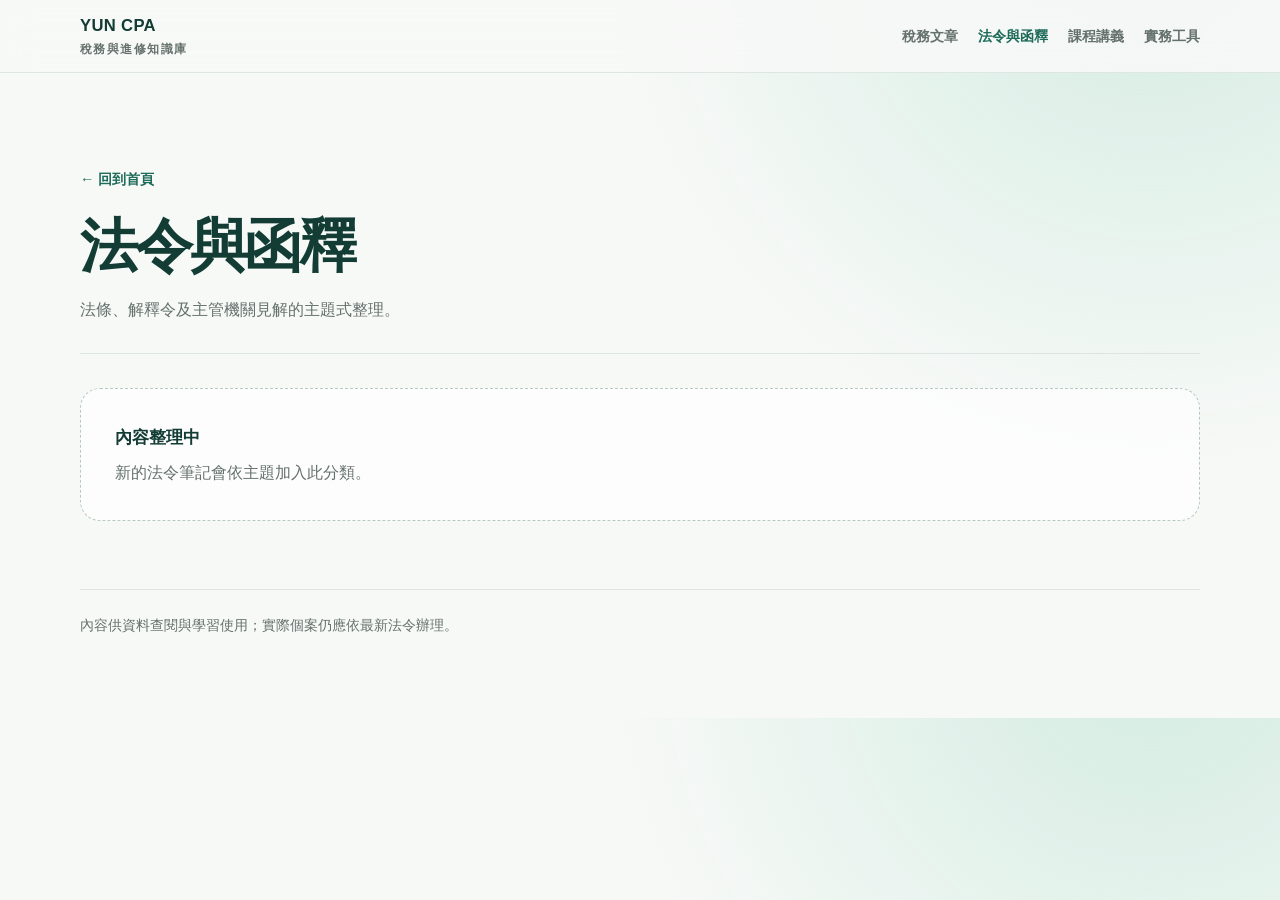
==== categories/laws.html @ 0134b174 "Build homepage and content categories" ====
<!doctype html>
<html lang="zh-Hant">
<head>
  <meta charset="utf-8">
  <meta name="viewport" content="width=device-width, initial-scale=1, viewport-fit=cover">
  <meta name="theme-color" content="#123c34">
  <meta name="description" content="YUN CPA 法令與函釋整理。">
  <title>法令與函釋｜YUN CPA 知識庫</title>
  <link rel="stylesheet" href="../assets/site.css">
</head>
<body>
  <header class="site-header">
    <div class="nav-wrap">
      <a class="brand" href="../index.html">YUN CPA<small>稅務與進修知識庫</small></a>
      <nav class="main-nav" aria-label="主要導覽">
        <a href="articles.html">稅務文章</a><a href="laws.html" aria-current="page">法令與函釋</a><a href="courses.html">課程講義</a><a href="tools.html">實務工具</a>
      </nav>
    </div>
  </header>
  <main class="page-wrap">
    <section class="category-heading"><a class="breadcrumb" href="../index.html">← 回到首頁</a><h1>法令與函釋</h1><p>法條、解釋令及主管機關見解的主題式整理。</p></section>
    <div class="empty-state"><strong>內容整理中</strong><p>新的法令筆記會依主題加入此分類。</p></div>
    <footer class="site-footer">內容供資料查閱與學習使用；實際個案仍應依最新法令辦理。</footer>
  </main>
</body>
</html>
---- assets/site.css ----
:root {
  --ink: #172421;
  --muted: #65716d;
  --paper: #f7f9f7;
  --surface: #ffffff;
  --deep: #123c34;
  --green: #1f6b59;
  --green-soft: #e7f1ed;
  --gold: #b27b2e;
  --gold-soft: #f8efdf;
  --line: #dce5e1;
  --shadow: 0 18px 54px rgba(18, 60, 52, 0.1);
}

* { box-sizing: border-box; }

html {
  scroll-behavior: smooth;
  -webkit-text-size-adjust: 100%;
}

body {
  margin: 0;
  color: var(--ink);
  background:
    radial-gradient(circle at 90% -10%, rgba(186, 226, 211, 0.58), transparent 34rem),
    var(--paper);
  font-family: -apple-system, BlinkMacSystemFont, "Segoe UI", "Noto Sans TC", sans-serif;
  font-size: 16px;
  line-height: 1.7;
}

a { color: inherit; }

.site-header {
  border-bottom: 1px solid rgba(220, 229, 225, 0.9);
  background: rgba(247, 249, 247, 0.88);
  backdrop-filter: blur(16px);
  -webkit-backdrop-filter: blur(16px);
}

.nav-wrap,
.page-wrap {
  width: min(1120px, calc(100% - 40px));
  margin: 0 auto;
}

.nav-wrap {
  min-height: 72px;
  display: flex;
  align-items: center;
  justify-content: space-between;
  gap: 24px;
}

.brand {
  color: var(--deep);
  font-size: 1.04rem;
  font-weight: 850;
  letter-spacing: 0.02em;
  text-decoration: none;
}

.brand small {
  display: block;
  color: var(--muted);
  font-size: 0.72rem;
  font-weight: 650;
  letter-spacing: 0.13em;
}

.main-nav {
  display: flex;
  flex-wrap: wrap;
  justify-content: flex-end;
  gap: 8px 20px;
}

.main-nav a {
  color: var(--muted);
  font-size: 0.9rem;
  font-weight: 700;
  text-decoration: none;
}

.main-nav a:hover,
.main-nav a[aria-current="page"] { color: var(--green); }

.page-wrap { padding: 52px 0 80px; }

.intro {
  display: grid;
  grid-template-columns: minmax(0, 1.3fr) minmax(260px, 0.7fr);
  gap: clamp(28px, 6vw, 76px);
  align-items: end;
  padding: clamp(30px, 5vw, 58px);
  border-radius: 28px;
  color: white;
  background: var(--deep);
  box-shadow: var(--shadow);
}

.kicker {
  display: block;
  margin-bottom: 14px;
  color: #bde4d6;
  font-size: 0.78rem;
  font-weight: 800;
  letter-spacing: 0.16em;
}

.intro h1,
.category-heading h1 {
  margin: 0;
  font-size: clamp(2.15rem, 5.7vw, 4.45rem);
  line-height: 1.12;
  letter-spacing: -0.055em;
}

.intro p {
  margin: 18px 0 0;
  color: #d8e9e3;
  font-size: clamp(1rem, 1.8vw, 1.16rem);
}

.intro-note {
  padding: 22px;
  border: 1px solid rgba(255,255,255,.16);
  border-radius: 18px;
  background: rgba(255,255,255,.07);
}

.intro-note strong { display: block; margin-bottom: 6px; }
.intro-note p { margin: 0; color: #bdd3cb; font-size: 0.92rem; }

.section { margin-top: 58px; }

.section-head {
  display: flex;
  align-items: end;
  justify-content: space-between;
  gap: 20px;
  margin-bottom: 20px;
}

.section-head h2 {
  margin: 0;
  color: var(--deep);
  font-size: clamp(1.4rem, 3vw, 2rem);
  letter-spacing: -0.025em;
}

.section-head p { margin: 0; color: var(--muted); }

.article-card {
  display: grid;
  grid-template-columns: minmax(0, 1fr) auto;
  gap: 28px;
  align-items: center;
  padding: clamp(24px, 4vw, 36px);
  border: 1px solid var(--line);
  border-radius: 22px;
  background: var(--surface);
  box-shadow: 0 12px 34px rgba(18, 60, 52, 0.06);
  text-decoration: none;
}

.article-card:hover {
  border-color: #a8cabe;
  transform: translateY(-2px);
  transition: 180ms ease;
}

.tags { display: flex; flex-wrap: wrap; gap: 8px; margin-bottom: 12px; }

.tag {
  padding: 4px 10px;
  border-radius: 999px;
  color: var(--green);
  background: var(--green-soft);
  font-size: 0.77rem;
  font-weight: 800;
}

.article-card h3 {
  margin: 0;
  color: var(--deep);
  font-size: clamp(1.25rem, 3vw, 1.7rem);
  line-height: 1.4;
}

.article-card p { margin: 10px 0 0; color: var(--muted); }

.arrow {
  display: grid;
  width: 48px;
  height: 48px;
  place-items: center;
  border-radius: 50%;
  color: white;
  background: var(--green);
  font-size: 1.25rem;
}

.category-grid {
  display: grid;
  grid-template-columns: repeat(2, minmax(0, 1fr));
  gap: 16px;
}

.category-card {
  min-height: 180px;
  padding: 25px;
  border: 1px solid var(--line);
  border-radius: 20px;
  background: var(--surface);
  text-decoration: none;
}

.category-card:hover { border-color: #a8cabe; }

.category-number {
  color: var(--gold);
  font-size: 0.82rem;
  font-weight: 850;
  letter-spacing: 0.12em;
}

.category-card h3 { margin: 22px 0 7px; color: var(--deep); font-size: 1.24rem; }
.category-card p { margin: 0; color: var(--muted); font-size: 0.92rem; }

.category-heading {
  padding: 40px 0 30px;
  border-bottom: 1px solid var(--line);
}

.category-heading h1 { color: var(--deep); font-size: clamp(2rem, 5vw, 3.65rem); }
.category-heading p { max-width: 720px; margin: 16px 0 0; color: var(--muted); font-size: 1.03rem; }

.breadcrumb {
  display: inline-flex;
  margin-bottom: 22px;
  color: var(--green);
  font-size: 0.9rem;
  font-weight: 750;
  text-decoration: none;
}

.empty-state {
  margin-top: 34px;
  padding: 34px;
  border: 1px dashed #b7c9c2;
  border-radius: 20px;
  color: var(--muted);
  background: rgba(255,255,255,.62);
}

.empty-state strong { display: block; color: var(--deep); font-size: 1.08rem; }
.empty-state p { margin: 7px 0 0; }

.site-footer {
  margin-top: 68px;
  padding-top: 24px;
  border-top: 1px solid var(--line);
  color: var(--muted);
  font-size: 0.85rem;
}

@media (max-width: 760px) {
  .nav-wrap { align-items: flex-start; flex-direction: column; padding: 18px 0; }
  .main-nav { justify-content: flex-start; }
  .page-wrap { padding-top: 24px; }
  .intro { grid-template-columns: 1fr; }
  .category-grid { grid-template-columns: 1fr; }
}

@media (max-width: 520px) {
  .nav-wrap, .page-wrap { width: min(100% - 28px, 1120px); }
  .main-nav { gap: 8px 14px; }
  .intro { padding: 27px 22px; border-radius: 21px; }
  .article-card { grid-template-columns: 1fr; }
  .arrow { width: 42px; height: 42px; }
}

@media print {
  body { background: white; }
  .site-header { position: static; }
  .intro { color: black; background: white; box-shadow: none; border: 1px solid #aaa; }
  .intro p, .intro-note p { color: #333; }
}
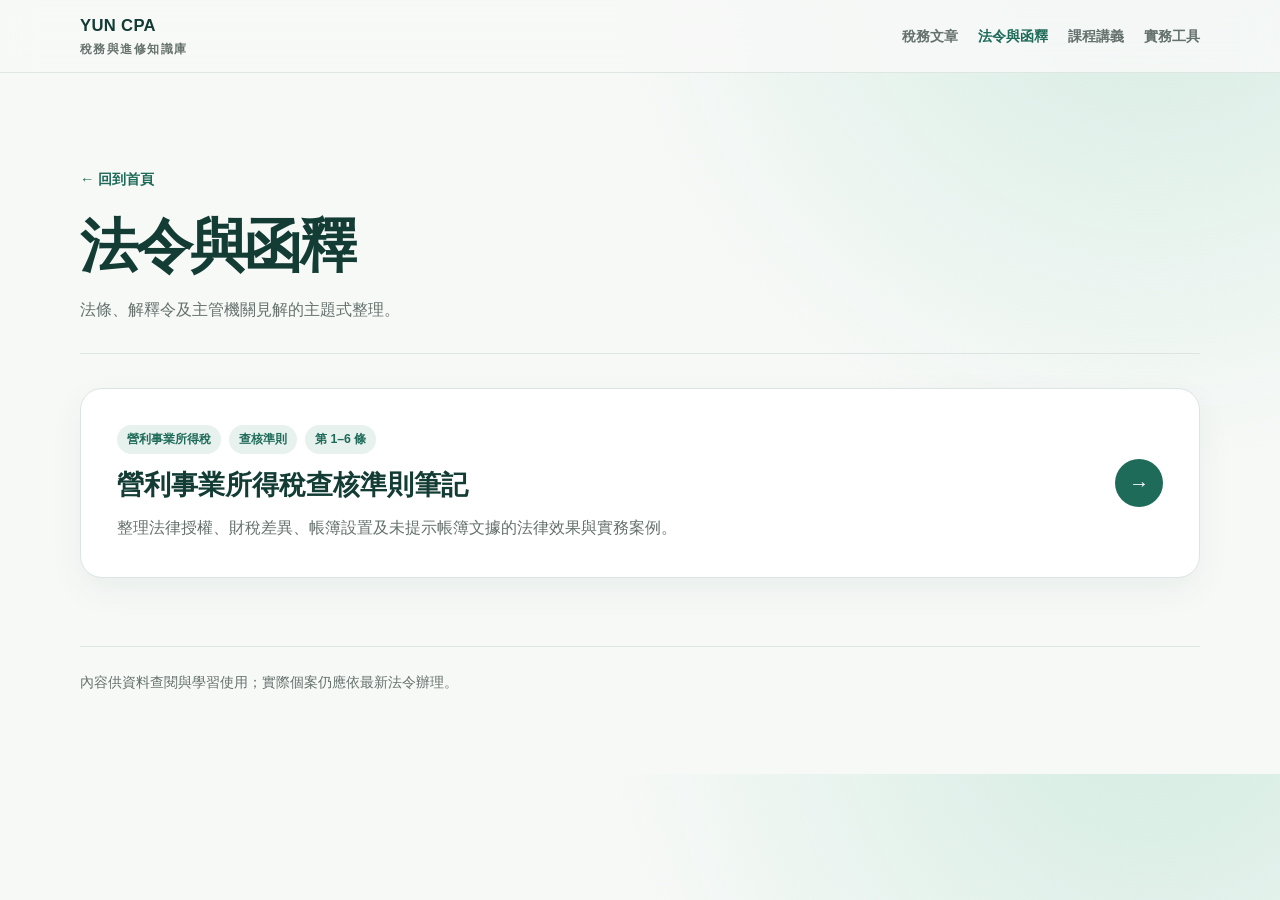
==== commit dddda9bc: "Add audit standards notes 1 through 6" ====
--- a/categories/laws.html
+++ b/categories/laws.html
@@ -19,7 +19,16 @@
   </header>
   <main class="page-wrap">
     <section class="category-heading"><a class="breadcrumb" href="../index.html">← 回到首頁</a><h1>法令與函釋</h1><p>法條、解釋令及主管機關見解的主題式整理。</p></section>
-    <div class="empty-state"><strong>內容整理中</strong><p>新的法令筆記會依主題加入此分類。</p></div>
+    <div class="series-list">
+      <a class="article-card" href="../audit-standards/index.html">
+        <div>
+          <div class="tags"><span class="tag">營利事業所得稅</span><span class="tag">查核準則</span><span class="tag">第 1–6 條</span></div>
+          <h2>營利事業所得稅查核準則筆記</h2>
+          <p>整理法律授權、財稅差異、帳簿設置及未提示帳簿文據的法律效果與實務案例。</p>
+        </div>
+        <span class="arrow" aria-hidden="true">→</span>
+      </a>
+    </div>
     <footer class="site-footer">內容供資料查閱與學習使用；實際個案仍應依最新法令辦理。</footer>
   </main>
 </body>
--- a/assets/site.css
+++ b/assets/site.css
@@ -182,6 +182,7 @@
   font-weight: 800;
 }
 
+.article-card h2,
 .article-card h3 {
   margin: 0;
   color: var(--deep);
@@ -258,6 +259,175 @@
 .empty-state strong { display: block; color: var(--deep); font-size: 1.08rem; }
 .empty-state p { margin: 7px 0 0; }
 
+.series-list {
+  display: grid;
+  gap: 14px;
+  margin-top: 34px;
+}
+
+.series-card {
+  display: grid;
+  grid-template-columns: 74px minmax(0, 1fr) auto;
+  gap: 22px;
+  align-items: center;
+  padding: 22px 24px;
+  border: 1px solid var(--line);
+  border-radius: 18px;
+  background: var(--surface);
+  text-decoration: none;
+}
+
+.series-card:hover { border-color: #a8cabe; }
+.series-card.is-deleted { background: rgba(255,255,255,.55); }
+
+.series-no {
+  color: var(--gold);
+  font-size: 1.15rem;
+  font-weight: 900;
+  letter-spacing: .04em;
+}
+
+.series-card h2,
+.series-card h3 { margin: 0; color: var(--deep); font-size: 1.08rem; }
+.series-card p { margin: 3px 0 0; color: var(--muted); font-size: .9rem; }
+.series-status { color: var(--green); font-size: .82rem; font-weight: 800; }
+.is-deleted .series-status { color: var(--muted); }
+
+.law-page { max-width: 940px; }
+
+.law-hero {
+  padding: clamp(28px, 5vw, 48px);
+  border-radius: 24px;
+  color: white;
+  background: var(--deep);
+  box-shadow: var(--shadow);
+}
+
+.law-hero .kicker { margin-bottom: 10px; }
+.law-hero h1 { margin: 0; font-size: clamp(1.85rem, 5vw, 3.35rem); line-height: 1.2; letter-spacing: -.035em; }
+.law-hero p { max-width: 700px; margin: 14px 0 0; color: #d8e9e3; }
+
+.article-switcher {
+  display: grid;
+  grid-template-columns: repeat(6, 1fr);
+  gap: 7px;
+  margin: 20px 0 34px;
+}
+
+.article-switcher a {
+  padding: 9px 6px;
+  border: 1px solid var(--line);
+  border-radius: 10px;
+  color: var(--muted);
+  background: var(--surface);
+  font-size: .82rem;
+  font-weight: 800;
+  text-align: center;
+  text-decoration: none;
+}
+
+.article-switcher a:hover,
+.article-switcher a[aria-current="page"] { color: white; border-color: var(--green); background: var(--green); }
+
+.notion-content {
+  padding: clamp(24px, 5vw, 52px);
+  border: 1px solid var(--line);
+  border-radius: 22px;
+  background: var(--surface);
+  box-shadow: 0 12px 34px rgba(18, 60, 52, .05);
+}
+
+.notion-content > *:first-child { margin-top: 0; }
+.notion-content > *:last-child { margin-bottom: 0; }
+.notion-content h2 { margin: 2.35em 0 .7em; padding-top: .3em; color: var(--deep); font-size: clamp(1.35rem, 3vw, 1.8rem); line-height: 1.35; }
+.notion-content h3 { margin: 1.8em 0 .6em; color: var(--green); font-size: 1.16rem; line-height: 1.45; }
+.notion-content h4 { margin: 1.5em 0 .5em; color: var(--deep); }
+.notion-content p { margin: .7em 0; }
+.notion-content ul,
+.notion-content ol { margin: .7em 0; padding-left: 1.65em; }
+.notion-content li { margin: .35em 0; }
+.notion-content li > ul,
+.notion-content li > ol { margin-top: .3em; }
+.notion-content a { color: var(--green); overflow-wrap: anywhere; }
+.notion-content hr { height: 1px; margin: 2rem 0; border: 0; background: var(--line); }
+.notion-content img { display: block; max-width: 100%; height: auto; margin: 1.4rem auto; border: 1px solid var(--line); border-radius: 12px; }
+.notion-content figure { margin: 1.6rem 0; }
+.notion-content figcaption { margin-top: .6rem; color: var(--muted); font-size: .84rem; text-align: center; }
+.notion-content blockquote { margin: 1.2rem 0; padding: 1px 0 1px 1.15rem; border-left: 4px solid var(--gold); color: #384640; }
+.notion-content mark { padding: .05em .16em; border-radius: 3px; }
+.highlight-yellow,
+.highlight-yellow_background,
+.block-color-yellow_background { background: #fff1b8; }
+.highlight-blue,
+.highlight-blue_background,
+.block-color-blue_background { background: #e2f0fb; }
+.highlight-red,
+.highlight-red_background { background: #fae8e5; }
+.highlight-green,
+.highlight-teal,
+.highlight-teal_background,
+.block-color-teal_background { background: #e1f2e9; }
+.highlight-gray,
+.block-color-gray_background { background: #f2f4f3; }
+.block-color-brown_background { background: #f5ede8; }
+.block-color-orange_background { background: #fbebde; }
+
+.callout {
+  display: flex;
+  gap: 13px;
+  margin: 1.2rem 0;
+  padding: 18px 20px;
+  border: 1px solid var(--line);
+  border-radius: 14px;
+  background: var(--gold-soft);
+}
+
+.callout .icon::before { content: attr(data-emoji); }
+.callout p:first-child { margin-top: 0; }
+.callout p:last-child { margin-bottom: 0; }
+.deleted-law { border-style: dashed; background: #f2f4f3; }
+
+.table_of_contents {
+  margin: 1.5rem 0 2rem;
+  padding: 17px 20px;
+  border-radius: 14px;
+  background: var(--gold-soft);
+}
+
+.table_of_contents::before { content: "本頁目錄"; display: block; margin-bottom: 8px; color: var(--deep); font-size: .82rem; font-weight: 900; letter-spacing: .08em; }
+.table_of_contents-item { padding: 3px 0; }
+.table_of_contents-link { text-decoration: none; }
+.table_of_contents-indent-1 { padding-left: 1rem; }
+.table_of_contents-indent-2 { padding-left: 2rem; }
+
+.collection-content-wrapper,
+.notion-content > div:has(> table) { max-width: 100%; overflow-x: auto; }
+
+.notion-content table { width: 100%; min-width: 560px; margin: 1.25rem 0; border-collapse: collapse; font-size: .9rem; }
+.notion-content th,
+.notion-content td { padding: 10px 12px; border: 1px solid var(--line); vertical-align: top; text-align: left; }
+.notion-content th { color: var(--deep); background: var(--green-soft); font-weight: 800; }
+.notion-content .column-list { display: grid; grid-template-columns: repeat(2, minmax(0, 1fr)); gap: 22px; }
+.notion-content details { margin: .8rem 0; padding: 10px 14px; border: 1px solid var(--line); border-radius: 10px; }
+.notion-content summary { cursor: pointer; color: var(--deep); font-weight: 800; }
+
+.source-note {
+  margin-top: 24px;
+  padding: 20px 22px;
+  border-left: 4px solid var(--green);
+  border-radius: 0 12px 12px 0;
+  color: var(--muted);
+  background: var(--green-soft);
+  font-size: .88rem;
+}
+
+.source-note strong { color: var(--deep); }
+.source-note p { margin: 4px 0; }
+.source-note a { color: var(--green); font-weight: 750; }
+
+.law-pager { display: flex; justify-content: space-between; gap: 16px; margin-top: 26px; }
+.law-pager a { padding: 10px 14px; border: 1px solid var(--line); border-radius: 10px; color: var(--green); background: white; font-size: .88rem; font-weight: 800; text-decoration: none; }
+
 .site-footer {
   margin-top: 68px;
   padding-top: 24px;
@@ -272,6 +442,9 @@
   .page-wrap { padding-top: 24px; }
   .intro { grid-template-columns: 1fr; }
   .category-grid { grid-template-columns: 1fr; }
+  .series-card { grid-template-columns: 60px minmax(0, 1fr); }
+  .series-status { grid-column: 2; }
+  .notion-content .column-list { grid-template-columns: 1fr; }
 }
 
 @media (max-width: 520px) {
@@ -280,6 +453,9 @@
   .intro { padding: 27px 22px; border-radius: 21px; }
   .article-card { grid-template-columns: 1fr; }
   .arrow { width: 42px; height: 42px; }
+  .article-switcher { grid-template-columns: repeat(3, 1fr); }
+  .notion-content { padding: 22px 18px; }
+  .series-card { padding: 19px 17px; gap: 12px; }
 }
 
 @media print {
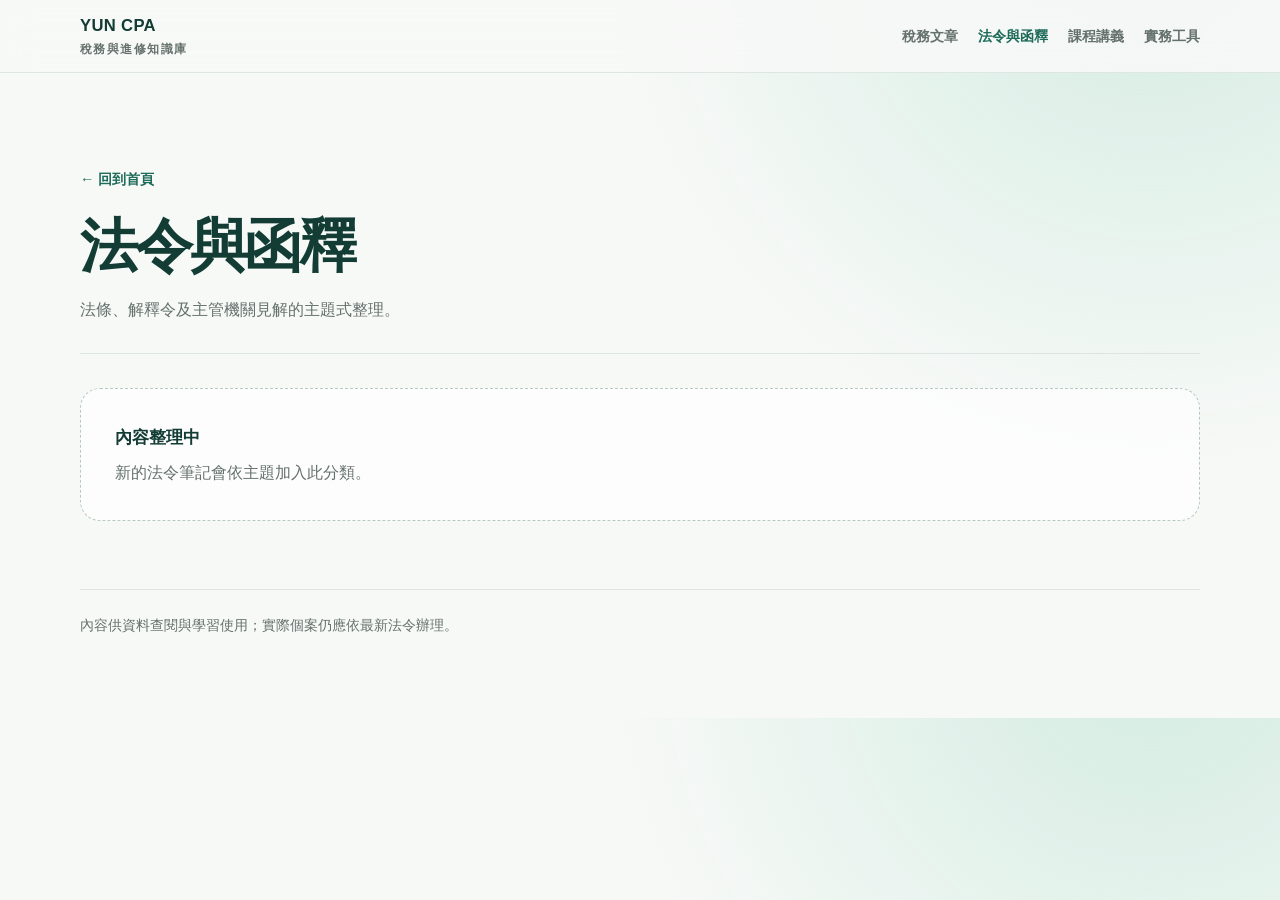
==== commit baf78a1c: "Remove audit standards section" ====
--- a/categories/laws.html
+++ b/categories/laws.html
@@ -19,16 +19,7 @@
   </header>
   <main class="page-wrap">
     <section class="category-heading"><a class="breadcrumb" href="../index.html">← 回到首頁</a><h1>法令與函釋</h1><p>法條、解釋令及主管機關見解的主題式整理。</p></section>
-    <div class="series-list">
-      <a class="article-card" href="../audit-standards/index.html">
-        <div>
-          <div class="tags"><span class="tag">營利事業所得稅</span><span class="tag">查核準則</span><span class="tag">第 1–6 條</span></div>
-          <h2>營利事業所得稅查核準則筆記</h2>
-          <p>整理法律授權、財稅差異、帳簿設置及未提示帳簿文據的法律效果與實務案例。</p>
-        </div>
-        <span class="arrow" aria-hidden="true">→</span>
-      </a>
-    </div>
+    <div class="empty-state"><strong>內容整理中</strong><p>新的法令筆記會依主題加入此分類。</p></div>
     <footer class="site-footer">內容供資料查閱與學習使用；實際個案仍應依最新法令辦理。</footer>
   </main>
 </body>
--- a/assets/site.css
+++ b/assets/site.css
@@ -182,7 +182,6 @@
   font-weight: 800;
 }
 
-.article-card h2,
 .article-card h3 {
   margin: 0;
   color: var(--deep);
@@ -259,175 +258,6 @@
 .empty-state strong { display: block; color: var(--deep); font-size: 1.08rem; }
 .empty-state p { margin: 7px 0 0; }
 
-.series-list {
-  display: grid;
-  gap: 14px;
-  margin-top: 34px;
-}
-
-.series-card {
-  display: grid;
-  grid-template-columns: 74px minmax(0, 1fr) auto;
-  gap: 22px;
-  align-items: center;
-  padding: 22px 24px;
-  border: 1px solid var(--line);
-  border-radius: 18px;
-  background: var(--surface);
-  text-decoration: none;
-}
-
-.series-card:hover { border-color: #a8cabe; }
-.series-card.is-deleted { background: rgba(255,255,255,.55); }
-
-.series-no {
-  color: var(--gold);
-  font-size: 1.15rem;
-  font-weight: 900;
-  letter-spacing: .04em;
-}
-
-.series-card h2,
-.series-card h3 { margin: 0; color: var(--deep); font-size: 1.08rem; }
-.series-card p { margin: 3px 0 0; color: var(--muted); font-size: .9rem; }
-.series-status { color: var(--green); font-size: .82rem; font-weight: 800; }
-.is-deleted .series-status { color: var(--muted); }
-
-.law-page { max-width: 940px; }
-
-.law-hero {
-  padding: clamp(28px, 5vw, 48px);
-  border-radius: 24px;
-  color: white;
-  background: var(--deep);
-  box-shadow: var(--shadow);
-}
-
-.law-hero .kicker { margin-bottom: 10px; }
-.law-hero h1 { margin: 0; font-size: clamp(1.85rem, 5vw, 3.35rem); line-height: 1.2; letter-spacing: -.035em; }
-.law-hero p { max-width: 700px; margin: 14px 0 0; color: #d8e9e3; }
-
-.article-switcher {
-  display: grid;
-  grid-template-columns: repeat(6, 1fr);
-  gap: 7px;
-  margin: 20px 0 34px;
-}
-
-.article-switcher a {
-  padding: 9px 6px;
-  border: 1px solid var(--line);
-  border-radius: 10px;
-  color: var(--muted);
-  background: var(--surface);
-  font-size: .82rem;
-  font-weight: 800;
-  text-align: center;
-  text-decoration: none;
-}
-
-.article-switcher a:hover,
-.article-switcher a[aria-current="page"] { color: white; border-color: var(--green); background: var(--green); }
-
-.notion-content {
-  padding: clamp(24px, 5vw, 52px);
-  border: 1px solid var(--line);
-  border-radius: 22px;
-  background: var(--surface);
-  box-shadow: 0 12px 34px rgba(18, 60, 52, .05);
-}
-
-.notion-content > *:first-child { margin-top: 0; }
-.notion-content > *:last-child { margin-bottom: 0; }
-.notion-content h2 { margin: 2.35em 0 .7em; padding-top: .3em; color: var(--deep); font-size: clamp(1.35rem, 3vw, 1.8rem); line-height: 1.35; }
-.notion-content h3 { margin: 1.8em 0 .6em; color: var(--green); font-size: 1.16rem; line-height: 1.45; }
-.notion-content h4 { margin: 1.5em 0 .5em; color: var(--deep); }
-.notion-content p { margin: .7em 0; }
-.notion-content ul,
-.notion-content ol { margin: .7em 0; padding-left: 1.65em; }
-.notion-content li { margin: .35em 0; }
-.notion-content li > ul,
-.notion-content li > ol { margin-top: .3em; }
-.notion-content a { color: var(--green); overflow-wrap: anywhere; }
-.notion-content hr { height: 1px; margin: 2rem 0; border: 0; background: var(--line); }
-.notion-content img { display: block; max-width: 100%; height: auto; margin: 1.4rem auto; border: 1px solid var(--line); border-radius: 12px; }
-.notion-content figure { margin: 1.6rem 0; }
-.notion-content figcaption { margin-top: .6rem; color: var(--muted); font-size: .84rem; text-align: center; }
-.notion-content blockquote { margin: 1.2rem 0; padding: 1px 0 1px 1.15rem; border-left: 4px solid var(--gold); color: #384640; }
-.notion-content mark { padding: .05em .16em; border-radius: 3px; }
-.highlight-yellow,
-.highlight-yellow_background,
-.block-color-yellow_background { background: #fff1b8; }
-.highlight-blue,
-.highlight-blue_background,
-.block-color-blue_background { background: #e2f0fb; }
-.highlight-red,
-.highlight-red_background { background: #fae8e5; }
-.highlight-green,
-.highlight-teal,
-.highlight-teal_background,
-.block-color-teal_background { background: #e1f2e9; }
-.highlight-gray,
-.block-color-gray_background { background: #f2f4f3; }
-.block-color-brown_background { background: #f5ede8; }
-.block-color-orange_background { background: #fbebde; }
-
-.callout {
-  display: flex;
-  gap: 13px;
-  margin: 1.2rem 0;
-  padding: 18px 20px;
-  border: 1px solid var(--line);
-  border-radius: 14px;
-  background: var(--gold-soft);
-}
-
-.callout .icon::before { content: attr(data-emoji); }
-.callout p:first-child { margin-top: 0; }
-.callout p:last-child { margin-bottom: 0; }
-.deleted-law { border-style: dashed; background: #f2f4f3; }
-
-.table_of_contents {
-  margin: 1.5rem 0 2rem;
-  padding: 17px 20px;
-  border-radius: 14px;
-  background: var(--gold-soft);
-}
-
-.table_of_contents::before { content: "本頁目錄"; display: block; margin-bottom: 8px; color: var(--deep); font-size: .82rem; font-weight: 900; letter-spacing: .08em; }
-.table_of_contents-item { padding: 3px 0; }
-.table_of_contents-link { text-decoration: none; }
-.table_of_contents-indent-1 { padding-left: 1rem; }
-.table_of_contents-indent-2 { padding-left: 2rem; }
-
-.collection-content-wrapper,
-.notion-content > div:has(> table) { max-width: 100%; overflow-x: auto; }
-
-.notion-content table { width: 100%; min-width: 560px; margin: 1.25rem 0; border-collapse: collapse; font-size: .9rem; }
-.notion-content th,
-.notion-content td { padding: 10px 12px; border: 1px solid var(--line); vertical-align: top; text-align: left; }
-.notion-content th { color: var(--deep); background: var(--green-soft); font-weight: 800; }
-.notion-content .column-list { display: grid; grid-template-columns: repeat(2, minmax(0, 1fr)); gap: 22px; }
-.notion-content details { margin: .8rem 0; padding: 10px 14px; border: 1px solid var(--line); border-radius: 10px; }
-.notion-content summary { cursor: pointer; color: var(--deep); font-weight: 800; }
-
-.source-note {
-  margin-top: 24px;
-  padding: 20px 22px;
-  border-left: 4px solid var(--green);
-  border-radius: 0 12px 12px 0;
-  color: var(--muted);
-  background: var(--green-soft);
-  font-size: .88rem;
-}
-
-.source-note strong { color: var(--deep); }
-.source-note p { margin: 4px 0; }
-.source-note a { color: var(--green); font-weight: 750; }
-
-.law-pager { display: flex; justify-content: space-between; gap: 16px; margin-top: 26px; }
-.law-pager a { padding: 10px 14px; border: 1px solid var(--line); border-radius: 10px; color: var(--green); background: white; font-size: .88rem; font-weight: 800; text-decoration: none; }
-
 .site-footer {
   margin-top: 68px;
   padding-top: 24px;
@@ -442,9 +272,6 @@
   .page-wrap { padding-top: 24px; }
   .intro { grid-template-columns: 1fr; }
   .category-grid { grid-template-columns: 1fr; }
-  .series-card { grid-template-columns: 60px minmax(0, 1fr); }
-  .series-status { grid-column: 2; }
-  .notion-content .column-list { grid-template-columns: 1fr; }
 }
 
 @media (max-width: 520px) {
@@ -453,9 +280,6 @@
   .intro { padding: 27px 22px; border-radius: 21px; }
   .article-card { grid-template-columns: 1fr; }
   .arrow { width: 42px; height: 42px; }
-  .article-switcher { grid-template-columns: repeat(3, 1fr); }
-  .notion-content { padding: 22px 18px; }
-  .series-card { padding: 19px 17px; gap: 12px; }
 }
 
 @media print {
